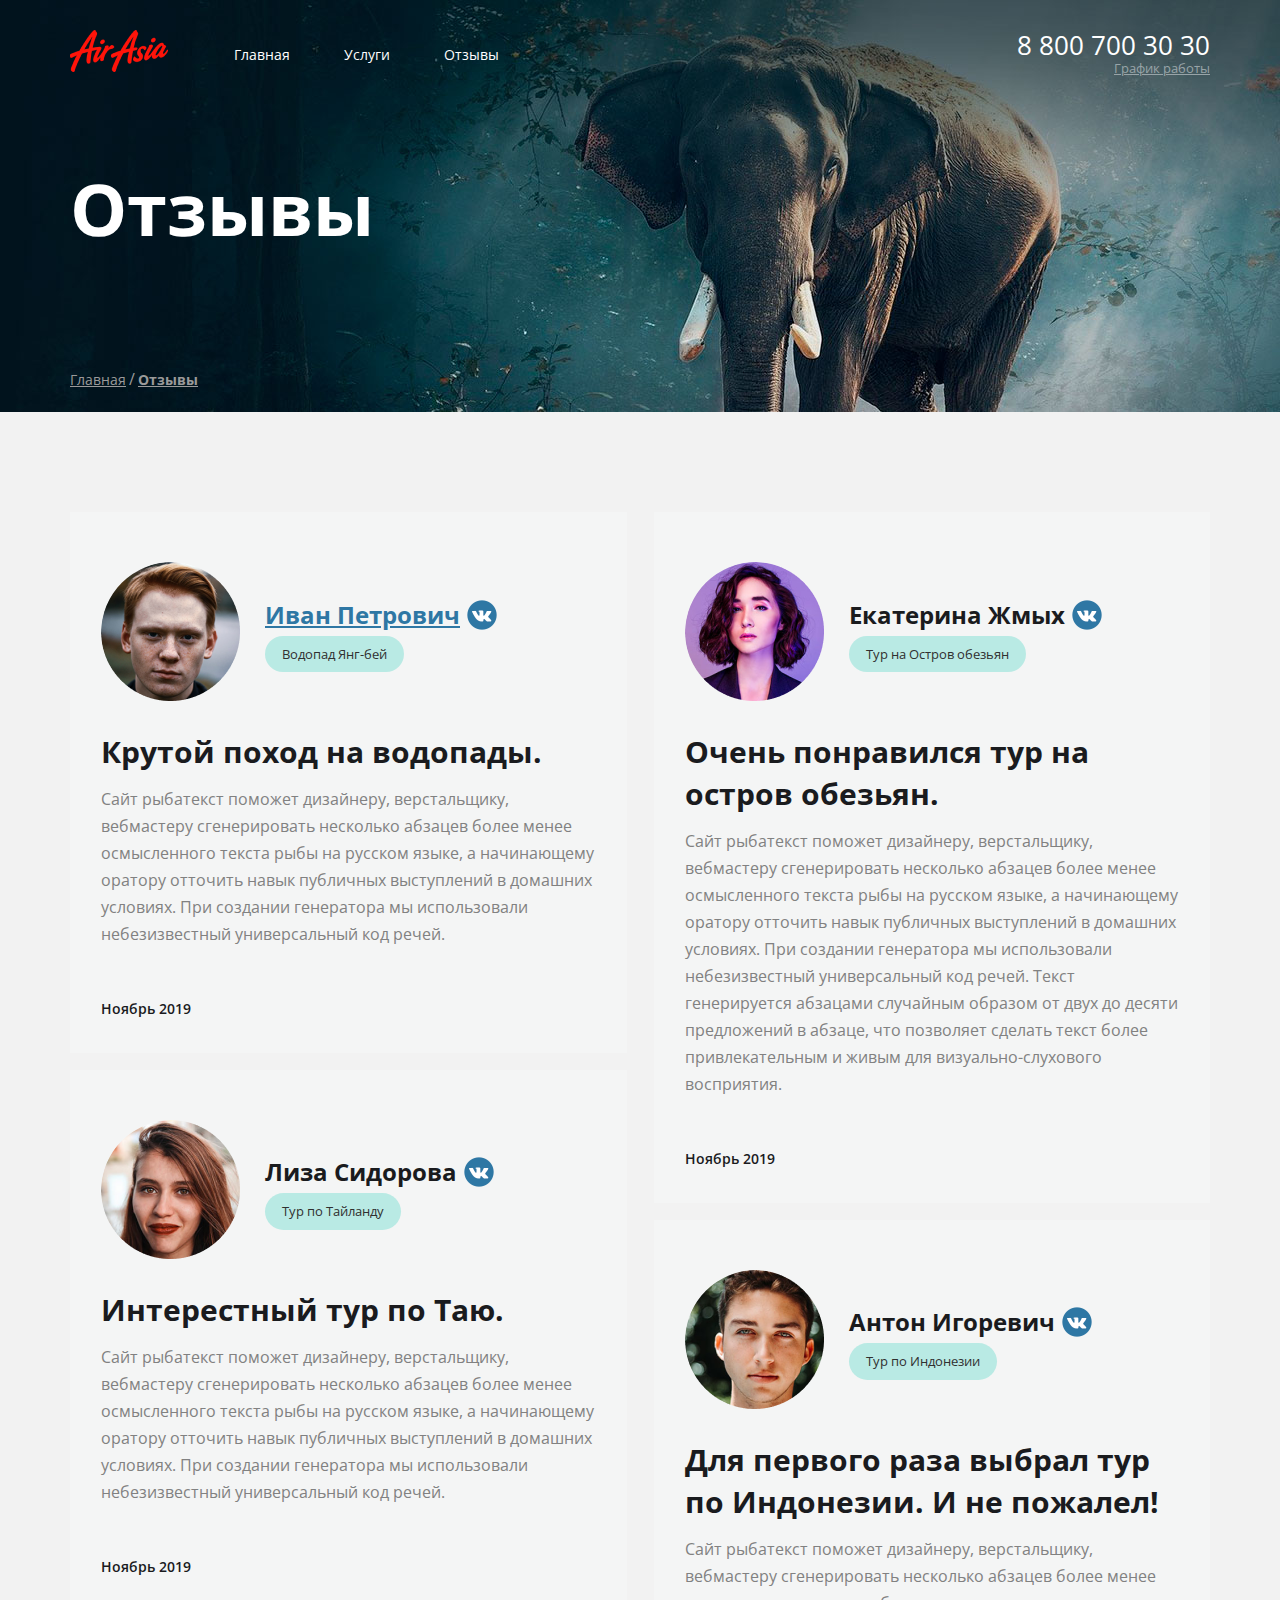
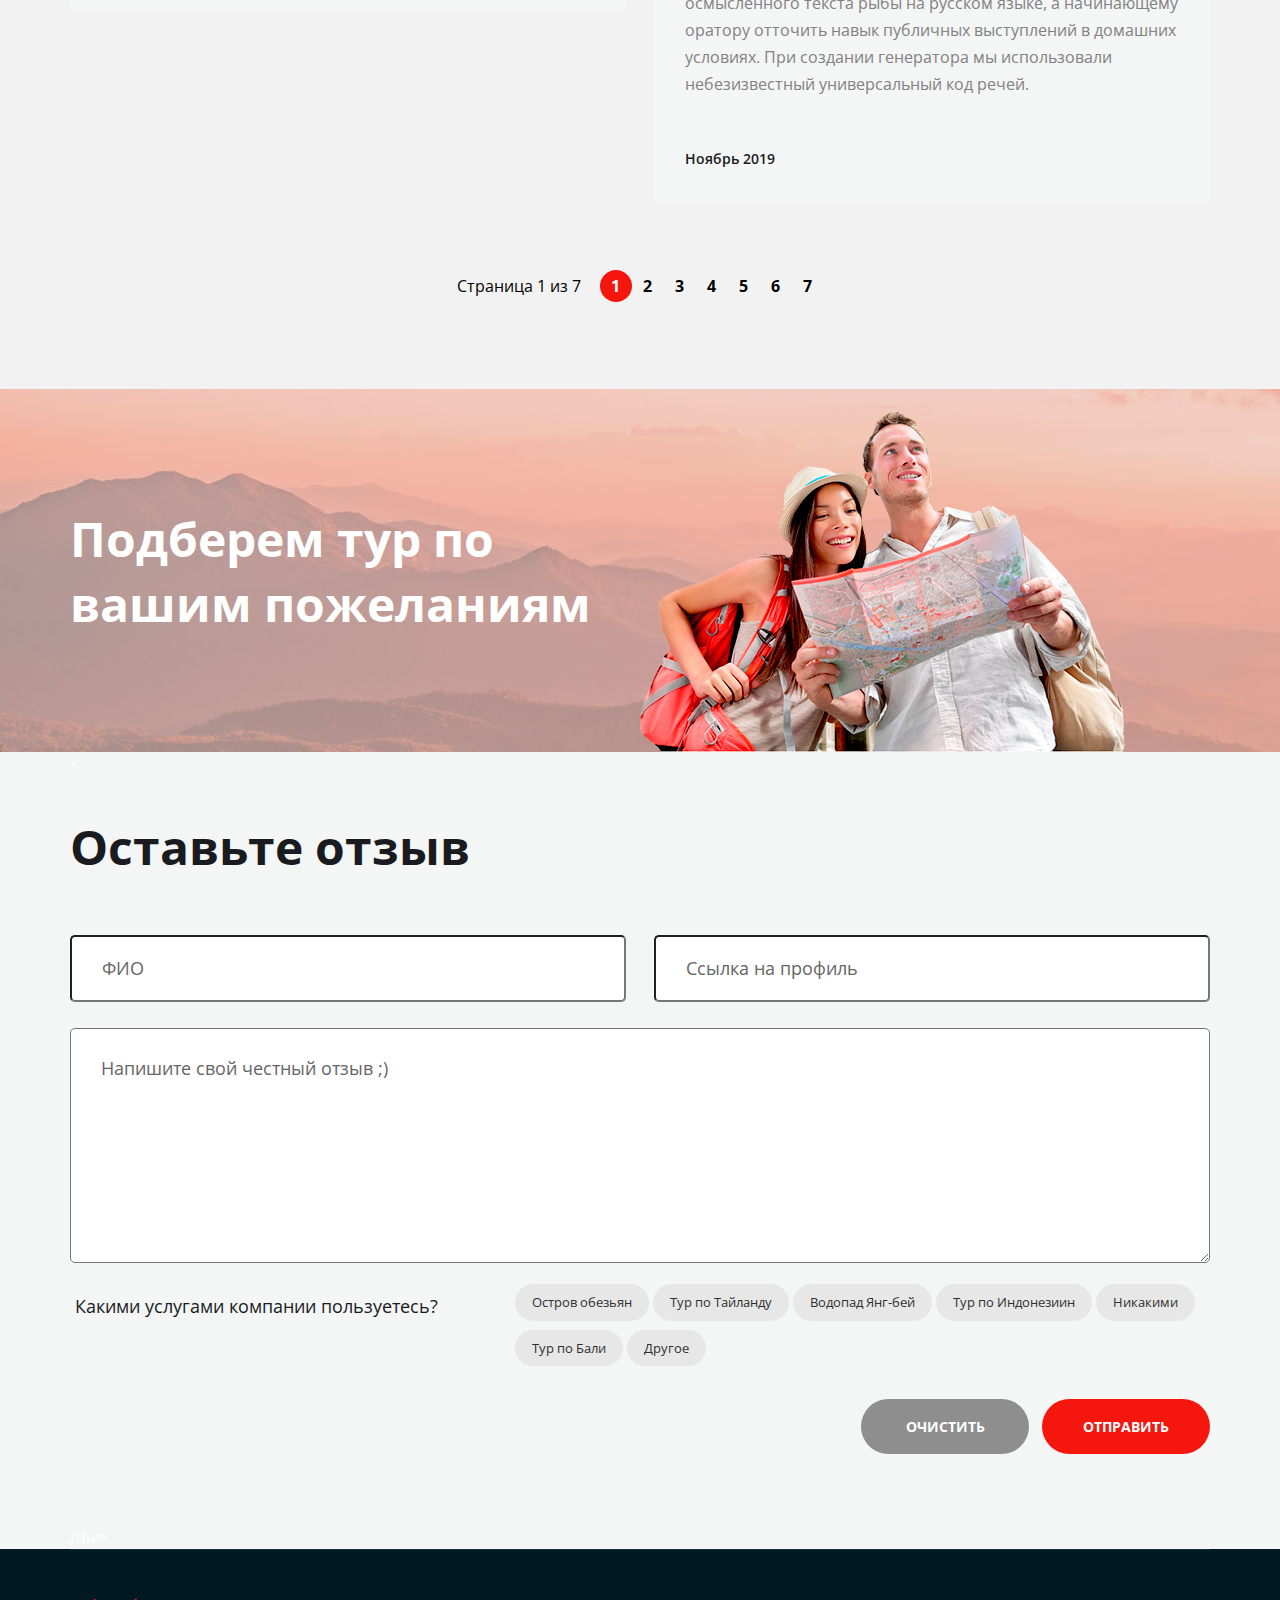
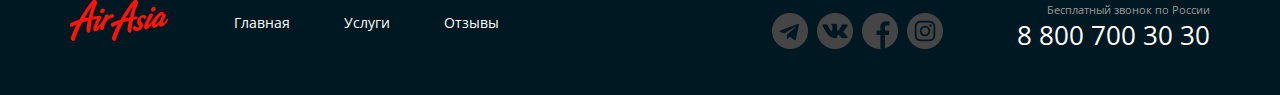
==== reviews.html @ 1037b157 "Add files via upload" ====
<!DOCTYPE html>
<html lang="ru">

<head>
  <meta charset="UTF-8">
  <meta http-equiv="X-UA-Compatible" content="IE=edge">
  <meta name="viewport" content="width=device-width, initial-scale=1.0">
  <link rel="preconnect" href="https://fonts.googleapis.com"> 
  <link rel="preconnect" href="https://fonts.gstatic.com" crossorigin> 
  <link href="https://fonts.googleapis.com/css2?family=Open+Sans:ital,wght@0,400;0,600;0,700;1,400&display=swap" rel="stylesheet">
  <link rel="stylesheet" href="./css/main.css">
  <title>Air Asia Reviews</title>
</head>

<body>
  <div class="wrapper">
    <section class="top-line">
      <div class="container top-line__container">
        <header class="header">
          <div class="header__col">
          <a href="#" class="logo--inner"><img src="imgs/logobig.png" alt="Air Asia logo" class="logo__pic">
          </a>
          <nav class="menu">
            <ul class="menu__list">
              <li class="menu__item">
                <a href="#" class="menu__link">Главная</a>
              </li>
              <li class="menu__item">
                <a href="#" class="menu__link">Услуги</a>
              </li>
              <li class="menu__item">
                <a href="#" class="menu__link">Отзывы</a>
              </li>
            </ul>
          </nav>
          </div>
          <div class="header__col header__col--right">
          <address class="contacts">
            <a href="tel:+78007003030" class="contacts__phone">8 800 700 30 30</a>
            <div class="contacts__dropdown">
              <div class="contacts__dropdown-title">График работы</div>
              <div class="contacts__dropdown-block">
                <div class="contacts__dropdown-time">пн-вс: 09:00 - 20:00</div>
                <div class="contacts__dropdown-break">Обед: 14:00-14:30</div>
              </div>
              </div>
          </address>
          </div>
      </header>
      <h1 class="reviews-title">Отзывы</h1>
      <nav class="breadcrumbs">
        <ul class="breadcrumbs__list">
          <li class="breadcrumbs__item">
            <a href="#" class="breadcrumbs__link">Главная</a>
          </li>
          <li class="breadcrumbs__item">
            <a href="#" class="breadcrumbs__link breadcrumbs__link--active">Отзывы</a>
          </li>
        </ul>
      </nav>
    </div>
  </section>
  <section class="maincontent-reviews">
    <div class="container">

      <ul class="reviews">

        <li class="reviews__item review">
          <div class="review__user">
            <div class="review__user-avatar"><img src="imgs/ivan.png"></div>
            <div class="review__user-info">
              <a href="#" class="review__user-name review__user-name--blue">Иван Петрович</a>
              <ul class="review__tags">
                <li class="review__tag tag tag--green">Водопад Янг-бей</li>
              </ul>
            </div>
          </div>
          <div class="review__desc">
            <h3 class="review__name">Крутой поход на водопады.</h3>
            <div class="review__text">
              <p>Сайт рыбатекст поможет дизайнеру, верстальщику, вебмастеру сгенерировать несколько абзацев более менее осмысленного текста рыбы на русском языке, а начинающему оратору отточить навык публичных выступлений в домашних условиях. При создании генератора мы использовали небезизвестный универсальный код речей. </p></div>
              <time class="review__date">Ноябрь 2019</time>
            </div>
        </li>

        <li class="reviews__item review">
          <div class="review__user">
            <div class="review__user-avatar"><img src="imgs/liza.png"></div>
            <div class="review__user-info">
              <a href="#" class="review__user-name">Лиза Сидорова</a>
              <ul class="review__tags">
                <li class="review__tag tag tag--green">Тур по Тайланду</li>
              </ul>
            </div>
          </div>
          <div class="review__desc">
            <h3 class="review__name">Интерестный тур по Таю.</h3>
            <div class="review__text">
              <p>Сайт рыбатекст поможет дизайнеру, верстальщику, вебмастеру сгенерировать несколько абзацев более менее осмысленного текста рыбы на русском языке, а начинающему оратору отточить навык публичных выступлений в домашних условиях. При создании генератора мы использовали небезизвестный универсальный код речей. </p></div>
              <time class="review__date">Ноябрь 2019</time>
        </div>
        </li>

        <li class="reviews__item review">
          <div class="review__user">
            <div class="review__user-avatar"><img src="imgs/kate.png"></div>
            <div class="review__user-info">
              <a href="#" class="review__user-name">Екатерина Жмых</a>
              <ul class="review__tags">
                <li class="review__tag tag tag--green">Тур на Остров обезьян</li>
              </ul>
            </div>
          </div>
          <div class="review__desc">
            <h3 class="review__name">Очень понравился тур на остров обезьян.</h3>
            <div class="review__text">
              <p>Сайт рыбатекст поможет дизайнеру, верстальщику, вебмастеру сгенерировать несколько абзацев более менее осмысленного текста рыбы на русском языке, а начинающему оратору отточить навык публичных выступлений в домашних условиях. При создании генератора мы использовали небезизвестный универсальный код речей. Текст генерируется абзацами случайным образом от двух до десяти предложений в абзаце, что позволяет сделать текст более привлекательным и живым для визуально-слухового восприятия.</p>
            </div>
              <time class="review__date">Ноябрь 2019</time>
          </div>
        </li>

        <li class="reviews__item review">
          <div class="review__user">
            <div class="review__user-avatar"><img src="imgs/anton.png"></div>
            <div class="review__user-info">
              <a href="#" class="review__user-name">Антон Игоревич</a>
              <ul class="review__tags">
                <li class="review__tag tag tag--green">Тур по Индонезии</li>
              </ul>
            </div>
          </div>
          <div class="review__desc">
            <h3 class="review__name">Для первого раза выбрал тур по Индонезии. И не пожалел!</h3>
            <div class="review__text">
              <p>Сайт рыбатекст поможет дизайнеру, верстальщику, вебмастеру сгенерировать несколько абзацев более менее осмысленного текста рыбы на русском языке, а начинающему оратору отточить навык публичных выступлений в домашних условиях. При создании генератора мы использовали небезизвестный универсальный код речей.</p></div>
              <time class="review__date">Ноябрь 2019</time>
        </div>
        </li>
      </ul>

      <div class="paginator paginator--dark">
        <div class="paginator__display">Страница 1 из 7</div>
        <ul class="paginator__list">
          <li class="paginator__item">
            <a href="#" class="paginator__number paginator__number--red-active">1</a>
          </li>
          <li class="paginator__item">
            <a href="#" class="paginator__number">2</a>
          </li>
          <li class="paginator__item">
            <a href="#" class="paginator__number">3</a>
          </li>
          <li class="paginator__item">
            <a href="#" class="paginator__number">4</a>
          </li>
          <li class="paginator__item">
            <a href="#" class="paginator__number">5</a>
          </li>
          <li class="paginator__item">
            <a href="#" class="paginator__number">6</a>
          </li>
          <li class="paginator__item">
            <a href="#" class="paginator__number">7</a>
          </li>
        </ul>
      </div>
      </div>

    </div>
  </section>

  <section class="banner">
    <div class="container">
      <div class="banner__content">
      <h2 class="banner__text">Подберем тур по вашим пожеланиям</div>
</div>
    </div>
  </section>

  <section class="feedback">
    <div class="container"><
    <h2 class="feedback__name">Оставьте отзыв</h2>
    <form class="form">
      <div class="form__row">
        <input type="text" placeholder="ФИО" class="form__input">
        <input type="text" placeholder="Ссылка на профиль" class="form__input">
      </div>
      <div class="form__row">
        <textarea class="form__input form__input--textarea" placeholder="Напишите свой честный отзыв ;)"></textarea>
      </div>
      <div class="form__controls">
      <div class="form__controls-title">Какими услугами компании пользуетесь?</div>
      <ul class="controls">
        <li class="controls__item">
          <label class="controls__elem">
            <input type="checkbox" class="controls__checkbox">
            <div class="tag controls__tag">Остров обезьян</div>
          </label> 
        </li>
        <li class="controls__item">
          <label class="controls__elem">
            <input type="checkbox" class="controls__checkbox">
            <div class="tag controls__tag">Тур по Тайланду</div>
          </label> 
        </li>
        <li class="controls__item">
          <label class="controls__elem">
            <input type="checkbox" class="controls__checkbox">
            <div class="tag controls__tag">Водопад Янг-бей</div>
          </label> 
        </li>
        <li class="controls__item">
          <label class="controls__elem">
            <input type="checkbox" class="controls__checkbox">
            <div class="tag controls__tag">Тур по Индонезиин</div>
          </label> 
        </li>
        <li class="controls__item">
          <label class="controls__elem">
            <input type="checkbox" class="controls__checkbox">
            <div class="tag controls__tag">Никакими</div>
          </label> 
        </li>
        <li class="controls__item">
          <label class="controls__elem">
            <input type="checkbox" class="controls__checkbox">
            <div class="tag controls__tag">Тур по Бали</div>
          </label> 
        </li>
        <li class="controls__item">
          <label class="controls__elem">
            <input type="checkbox" class="controls__checkbox">
            <div class="tag controls__tag">Другое</div>
          </label> 
        </li>
      
      </ul>
    </div>
    <div class="form__buttons">
      <button class="form__button button button--dark" type="reset">Очистить</button>
      <button class="form__button button" type="submit">Отправить</button>
    </div>
    </form>
/div>
  </section>

</body>
<footer class="footer">
  <div class="footer__container footer__container--review">
    <div class="footer__content">
      <div class="footer__col">
        <a href="#" class="logo logo--inner"><img src="imgs/logobig.png" class="logo__pic" alt=""> </a>
      <nav class="menu">
        <ul class="menu__list">
          <li class="menu__item">
            <a href="#" class="menu__link">Главная</a>
          </li>
          <li class="menu__item">
            <a href="#" class="menu__link">Услуги</a>
          </li>
          <li class="menu__item">
            <a href="#" class="menu__link">Отзывы</a>
          </li>
        </ul>
      </nav>
      </div>
      <div class="footer__col--right">
        <div class="social">
          <ul class="social__links">
            <li class="social__item">
              <a href="#" class="social__link social__link--tg"></a>
            </li>
            <li class="social__item">
              <a href="#" class="social__link social__link--vk"></a>
            </li>
            <li class="social__item">
              <a href="#" class="social__link social__link--fb"></a>
            </li>
            <li class="social__item">
              <a href="#" class="social__link social__link--in"></a>
            </li>
          </ul>
        </div>
        <address class="contacts footer__contacts">
          <div class="contacts__desc">Бесплатный звонок по России</div>
          <a href="tel:+78007003030" class="contacts__phone">8 800 700 30 30</a>
        </address>
      </div>
      
    </div>
  </div>
</footer>
---- css/main.css ----
@import url(layout/normalize.css);
@import url(layout/base.css);
@import url(blocks/header.css);
@import url(blocks/logo.css);
@import url(blocks/menu.css);
@import url(blocks/contacts.css);
@import url(blocks/hello.css);
@import url(blocks/button.css);
@import url(blocks/offers.css);
@import url(blocks/title.css);
@import url(blocks/news.css);
@import url(blocks/paginator.css);
@import url(blocks/about.css);
@import url(blocks/footer.css);
@import url(blocks/social.css);

.top-line {
  min-height: 412px;
  background: url(../imgs/headline1.png) center top no-repeat;
  display: flex;
  flex-direction: column;
  padding-bottom: 21px;
  }
  
.top-line__container {
  display: flex;
  flex: 1;
  flex-direction: column;
  justify-content: space-between;
  }
  
.page-title {
  line-height: 1;
  margin-bottom: 82px;
  }
  
.breadcrumbs__list {
  display: flex;
  align-items: center;
  }
  
.breadcrumbs__item {
  display: flex;
  align-items: center;
  }
  
.breadcrumbs__item::after {
  content: "/";
  color: #9A9A9A;
  margin: 0px 3px;
  }
  
.breadcrumbs__item:last-child::after {
  display: none;
  }
  
.breadcrumbs__link {
  font-size: 14px;
  text-decoration-line: underline;
  font-style: normal;
  color: #9A9A9A;
  }
  
.breadcrumbs__link--active {
  font-weight: bold;
  }
  
.maincontent-services {
  background: #F2F2F2;
  color: #303030;
  padding: 98px 0px 89px 0px;
  }
  
.services {
  margin-bottom: 55px;
  }
  
.services__item {
  display: flex;
  margin-bottom: 43px;
  }
  
.services__img {
  width: 38.3%;
  margin-right: 7%;
  }
  
.services__content {
 flex: 1;
  }
  
.services__name {
  padding-top: 10px;
  margin-bottom: 28px;
  }
  
.services__desc {
  font-size: 16px;
  line-height: 27px;
  margin-bottom: 32px;
  }
  
.partners {
  background: #F4F5F5;
  color: #1A1B1E;
  padding: 88px 0 117px 0;
  }
  
.partners__names {
  font-size: 48px;
  margin-bottom: 88px;
  }
  
.partner {
  display: flex;
  flex-wrap: wrap;
  row-gap: 75px;
  }

.partner__item {
  margin-left: 70px;
  }
  
.partner__item:nth-child(4n + 1) {
  margin-left: 0;
  }
  
 .partner__link {
  display: flex;
  width: 230px;
  height: 50px;
  align-items: center;
  }

.partner__item:nth-child(4n + 1) .partner__link {
  justify-content: flex-start; 
}

.welcome {
  display: flex;
  width: 100%;
  height: 100%;
  align-items: center;
  justify-content: center;
  background: url(../imgs/bg.png) center bottom / cover no-repeat; 
}

.welcome__content {
  display: flex;
  flex-direction: column;
  align-items: center;
  opacity: 0;
  animation: zoom .7s forwards;

}

.welcome__pic-text {
  background: url(../imgs/shades.png) center center / cover no-repeat;
  width: 591px;
  height: 248px;
  display: flex;
  flex-direction: column;
  align-items: center;
}

.logo__welcome {
  padding-top: 60px;
}

@keyframes zoom {
  from {
    transform: scale(.7);
  }

  20% {
    transform: scale(.9);
  }

  40% {
    transform: scale(1.1);
  }

  60% {
    transform: scale(.9);
  }

  80% {
    transform: scale(1.1);
  }

  to {
    opacity: 1;
    transform: scale(1);
  }
}

.welcome__text {
  font-size: 18px;
  font-weight: 400;
  line-height: 25px;
  margin-top: -10px;
}

/* Отзывы */

.reviews-title {
  font-weight: 700;
  font-size: 72px;
  line-height: 98px;
  margin-bottom: 103px;
}

.maincontent-reviews {
  background: #F2F2F2;
  padding-top: 100px;
}

.reviews {
  column-count: 2;
  column-gap: 27px;
  margin-bottom: 51px;
}

.review {
  display: inline-flex;
  flex-direction: column;
  background: #F4F5F5;
  padding: 50px 31px 33px;
}

.reviews__item {
  margin-bottom: 17px;
}

.review__user {
  display: flex;
  align-items: center;
  margin-bottom: 27px;
}

.review__user-avatar {
  width: 142px;
  height: 142px;
  overflow: hidden;
  border-radius: 50%;
  margin-right: 22px;
}

.review__user-name {
  display: flex;
  align-items: center;
  font-weight: 700;
  font-size: 24px;
  line-height: 42px;
  color: #1A1B1E;
}

.review__user-name--blue {
  text-decoration-line: underline;
  color: #2E77A4
}

.review__user-name::after {
  content: url(../imgs/vkblue.png);
  width: 30px;
  height: 30px;
  margin-left: 7px;
}

.review__tags {
  display: flex;
  align-items: flex-start;
}

.tag {
  font-size: 13px;
  color: #303030;
  padding: 9px 17px;
  border-radius: 35px;
  background: #E7E7E7;
}

.tag--green {
  background: #B9EAE4;
}

.review__name {
  font-weight: 700;
  font-size: 30px;
  line-height: 42px;
  color: #1A1B1E;
  margin-bottom: 13px;
}

.review__text {
  font-size: 16px;
  line-height: 27px;
  color: #818181;
  margin-bottom: 49px;
}

.review__date {
  font-size: 14px;
  color: #1A1B1E;
  font-weight: 600;
}


.banner {
  background: url(../imgs/banner.png);
  height: 363px;
  display: flex;
  flex-direction: column;
  justify-content: center;
  position: relative;
}

.banner:after {
  content: "";
  display: block;
  width: 487px;
  height: 341px;
  background: url(../imgs/couple.png);
  position: absolute;
  right: 12%;
  bottom: 0;
}

.banner__text {
  font-weight: 700;
  font-size: 48px;
  line-height: 65px;
  color: #FFFFFF;
  width: 594px;
}

.feedback {
  background: #F4F5F5;
}

.feedback__name {
  padding-top: 38px;
  font-weight: 700;
  font-size: 48px;
  color: #1A1B1E;
  margin-bottom: 54px;

}

.form__row {
  display: flex;
  margin-bottom: 26px;
}

.form__input {
  flex: 1;
  margin-right: 28px;
  background: #FFFFFF;
  border-radius: 5px;
  padding: 19px 30px;
  font-size: 18px;
  line-height: 25px;
  color: #1A1B1E;
}

.form__input:active {
  border: 1px solid #F5170E;
}

.form__input::placeholder {
  color: #666666;
}

.form__input:last-child {
  margin-right: 0px;
}

.form__input--textarea {
  height: 235px;
  padding: 27px 30px;
}

.form__input--textarea {
  margin-bottom: -5px;
}

.form__controls {
  display: flex;
}

.form__controls-title {
  width: 39%;
  font-size: 18px;
  line-height: 25px;
  color: #1A1B1E;
  padding-left: 5px;
  padding-top: 10px;
}

.controls {
  flex: 1;
  display: flex;
  flex-wrap: wrap;
  margin-bottom: 24px;
}

.controls__item {
  margin-bottom: 9px;
  margin-right: 4px;
}

.controls__elem {
  cursor: pointer;
}

.controls__checkbox:checked ~ .controls__tag {
background: #B9EAE4;
}

.controls__checkbox {
  display: none;
}

.form__buttons {
  padding-bottom: 72px;
  display: flex;
  justify-content: flex-end;
}

.form__button {
  margin-right: 13px;
}

.form__button:last-child {
  margin-right: 0px;
}
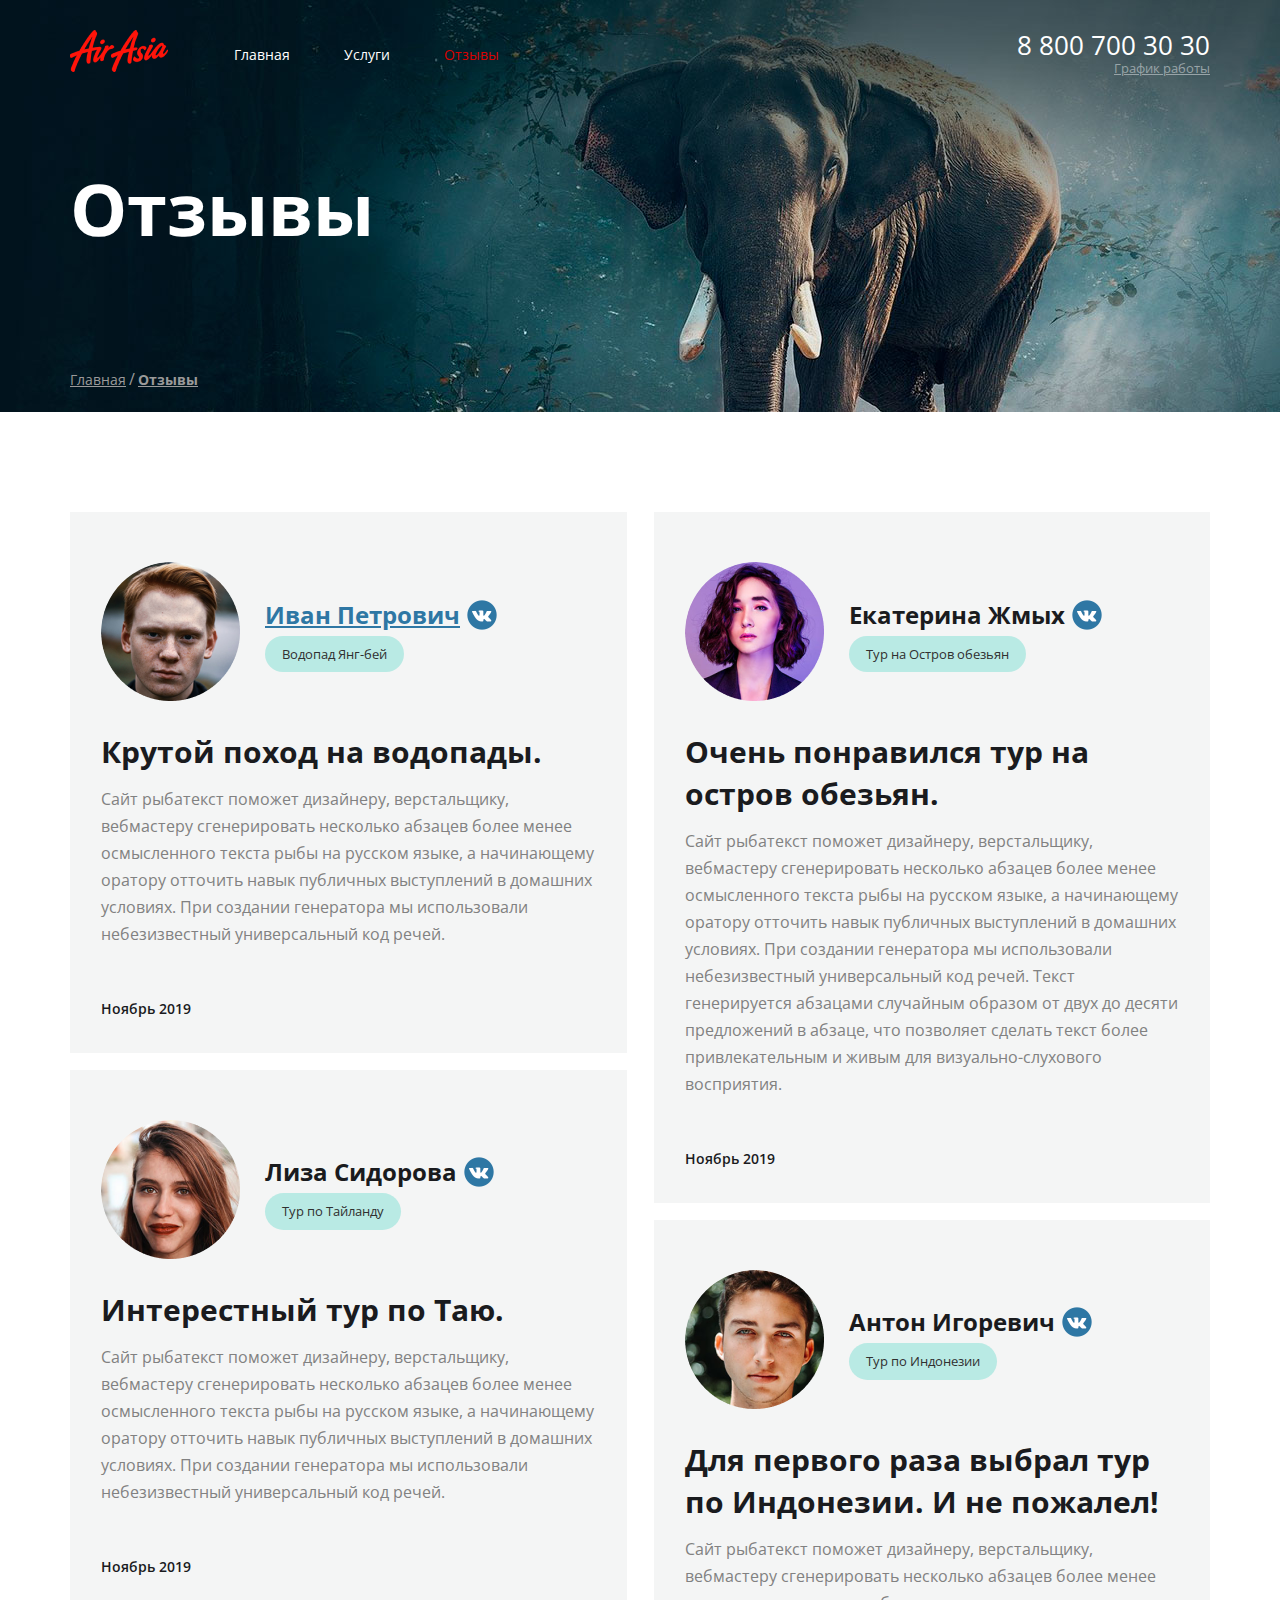
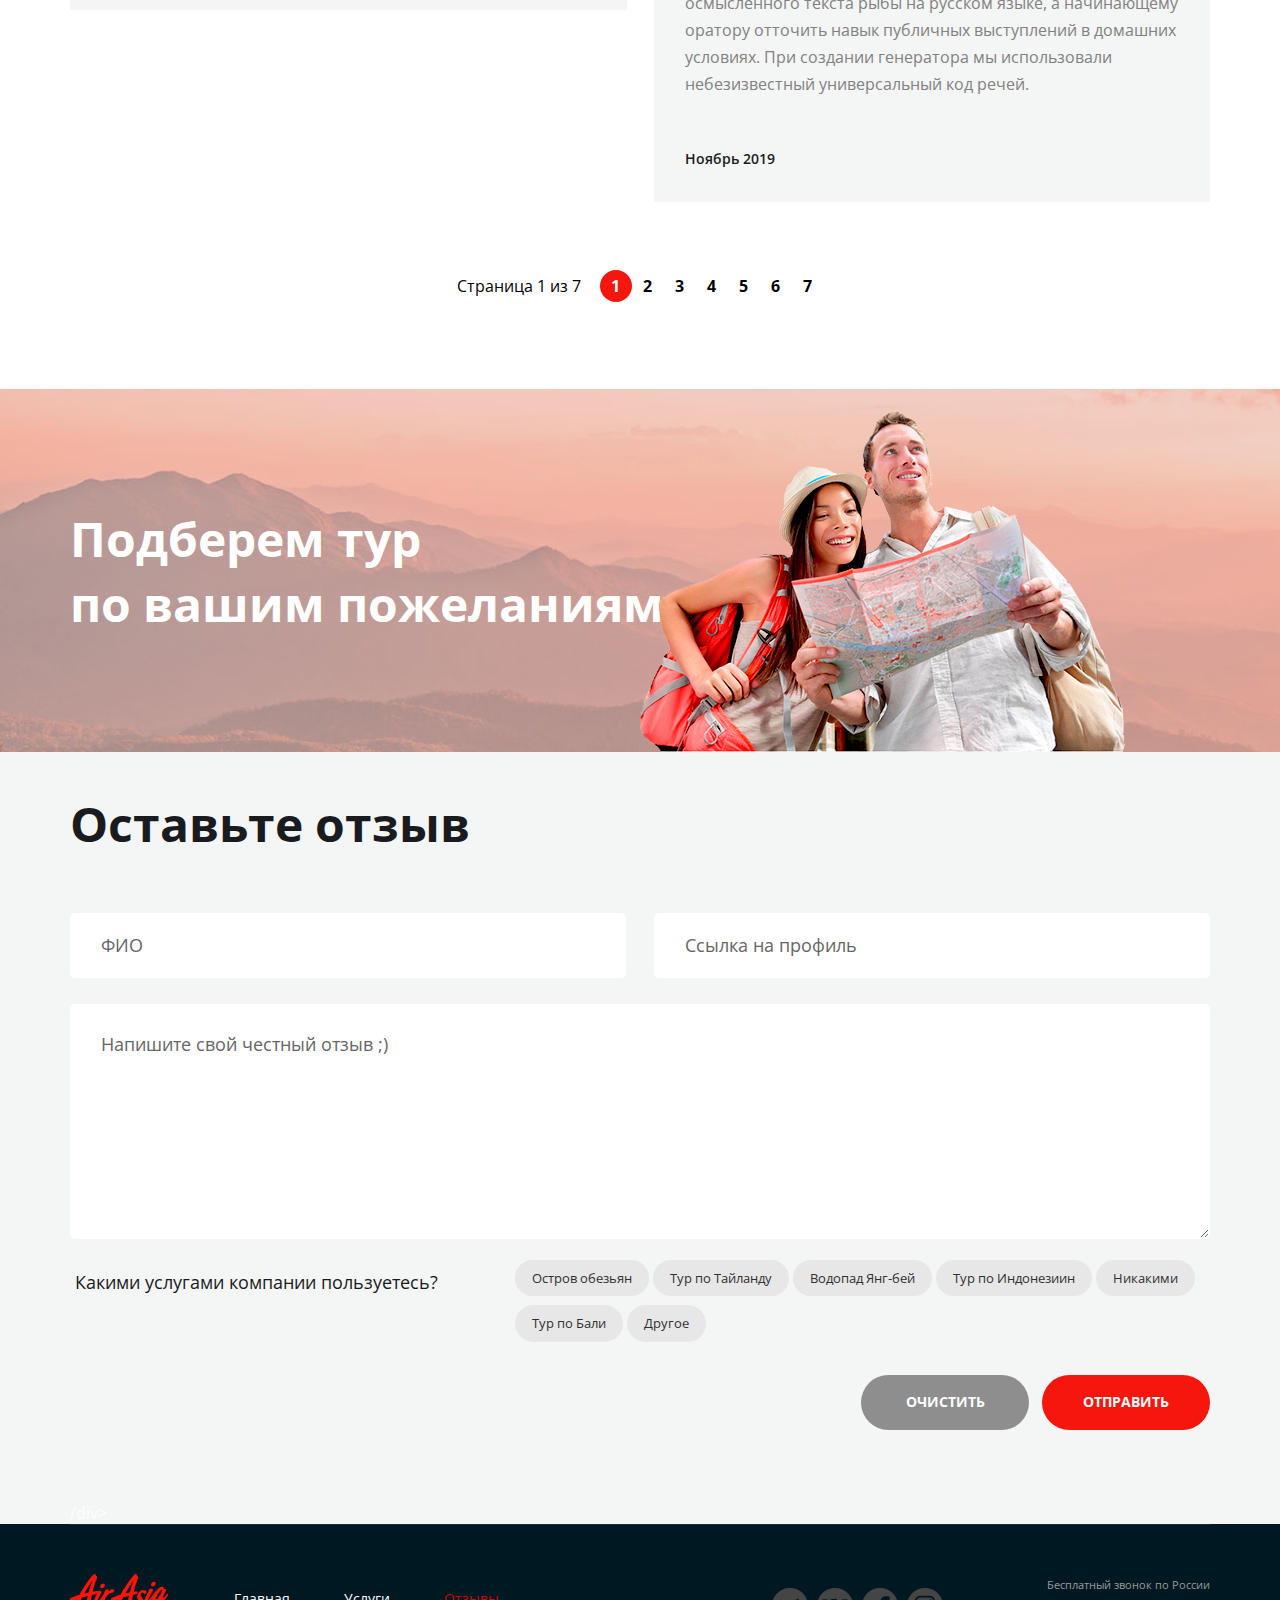
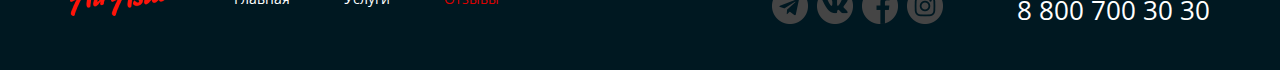
==== commit d0d0ec1f: "Add files via upload" ====
--- a/reviews.html
+++ b/reviews.html
@@ -23,13 +23,13 @@
           <nav class="menu">
             <ul class="menu__list">
               <li class="menu__item">
-                <a href="#" class="menu__link">Главная</a>
+                <a href="index.html" class="menu__link">Главная</a>
               </li>
               <li class="menu__item">
-                <a href="#" class="menu__link">Услуги</a>
+                <a href="servise.html" class="menu__link">Услуги</a>
               </li>
               <li class="menu__item">
-                <a href="#" class="menu__link">Отзывы</a>
+                <a href="reviews.html" class="menu__link menu__link--active">Отзывы</a>
               </li>
             </ul>
           </nav>
@@ -143,25 +143,25 @@
         <div class="paginator__display">Страница 1 из 7</div>
         <ul class="paginator__list">
           <li class="paginator__item">
-            <a href="#" class="paginator__number paginator__number--red-active">1</a>
-          </li>
-          <li class="paginator__item">
-            <a href="#" class="paginator__number">2</a>
-          </li>
-          <li class="paginator__item">
-            <a href="#" class="paginator__number">3</a>
-          </li>
-          <li class="paginator__item">
-            <a href="#" class="paginator__number">4</a>
-          </li>
-          <li class="paginator__item">
-            <a href="#" class="paginator__number">5</a>
-          </li>
-          <li class="paginator__item">
-            <a href="#" class="paginator__number">6</a>
-          </li>
-          <li class="paginator__item">
-            <a href="#" class="paginator__number">7</a>
+            <a href="#" class="paginator__number paginator__number--red-active red-paginator">1</a>
+          </li>
+          <li class="paginator__item">
+            <a href="#" class="paginator__number red-paginator">2</a>
+          </li>
+          <li class="paginator__item">
+            <a href="#" class="paginator__number red-paginator">3</a>
+          </li>
+          <li class="paginator__item">
+            <a href="#" class="paginator__number red-paginator">4</a>
+          </li>
+          <li class="paginator__item">
+            <a href="#" class="paginator__number red-paginator">5</a>
+          </li>
+          <li class="paginator__item">
+            <a href="#" class="paginator__number red-paginator">6</a>
+          </li>
+          <li class="paginator__item">
+            <a href="#" class="paginator__number red-paginator">7</a>
           </li>
         </ul>
       </div>
@@ -173,13 +173,13 @@
   <section class="banner">
     <div class="container">
       <div class="banner__content">
-      <h2 class="banner__text">Подберем тур по вашим пожеланиям</div>
+      <h2 class="banner__text">Подберем тур по&nbsp;вашим пожеланиям</div>
 </div>
     </div>
   </section>
 
   <section class="feedback">
-    <div class="container"><
+    <div class="container">
     <h2 class="feedback__name">Оставьте отзыв</h2>
     <form class="form">
       <div class="form__row">
@@ -260,7 +260,7 @@
             <a href="#" class="menu__link">Услуги</a>
           </li>
           <li class="menu__item">
-            <a href="#" class="menu__link">Отзывы</a>
+            <a href="#" class="menu__link menu__link--active">Отзывы</a>
           </li>
         </ul>
       </nav>
--- a/css/main.css
+++ b/css/main.css
@@ -66,7 +66,7 @@
   }
   
 .maincontent-services {
-  background: #F2F2F2;
+  background:  #FFFFFF;
   color: #303030;
   padding: 98px 0px 89px 0px;
   }
@@ -130,11 +130,19 @@
   width: 230px;
   height: 50px;
   align-items: center;
+  filter: grayscale(1);
+  transition: filter 0.3s;
+  }
+
+  .partner__link:hover {
+    filter: grayscale(0);
   }
 
 .partner__item:nth-child(4n + 1) .partner__link {
   justify-content: flex-start; 
 }
+
+/* Приветственная */
 
 .welcome {
   display: flex;
@@ -157,10 +165,10 @@
 .welcome__pic-text {
   background: url(../imgs/shades.png) center center / cover no-repeat;
   width: 591px;
-  height: 248px;
-  display: flex;
-  flex-direction: column;
-  align-items: center;
+  display: flex;
+  flex-direction: column;
+  align-items: center;
+  margin-bottom: 50px;
 }
 
 .logo__welcome {
@@ -211,7 +219,7 @@
 }
 
 .maincontent-reviews {
-  background: #F2F2F2;
+  background: #FFFFFF;
   padding-top: 100px;
 }
 
@@ -253,6 +261,12 @@
   font-size: 24px;
   line-height: 42px;
   color: #1A1B1E;
+  transition: text-decoration-line 0.3s, color 0.3s;
+}
+
+.review__user-name:hover {
+  text-decoration-line: underline;
+  color: #2E77A4
 }
 
 .review__user-name--blue {
@@ -361,10 +375,12 @@
   font-size: 18px;
   line-height: 25px;
   color: #1A1B1E;
-}
-
-.form__input:active {
-  border: 1px solid #F5170E;
+  border: 1px solid transparent;
+}
+
+.form__input:focus {
+  outline: none;
+  border-color: #F5170E;
 }
 
 .form__input::placeholder {
